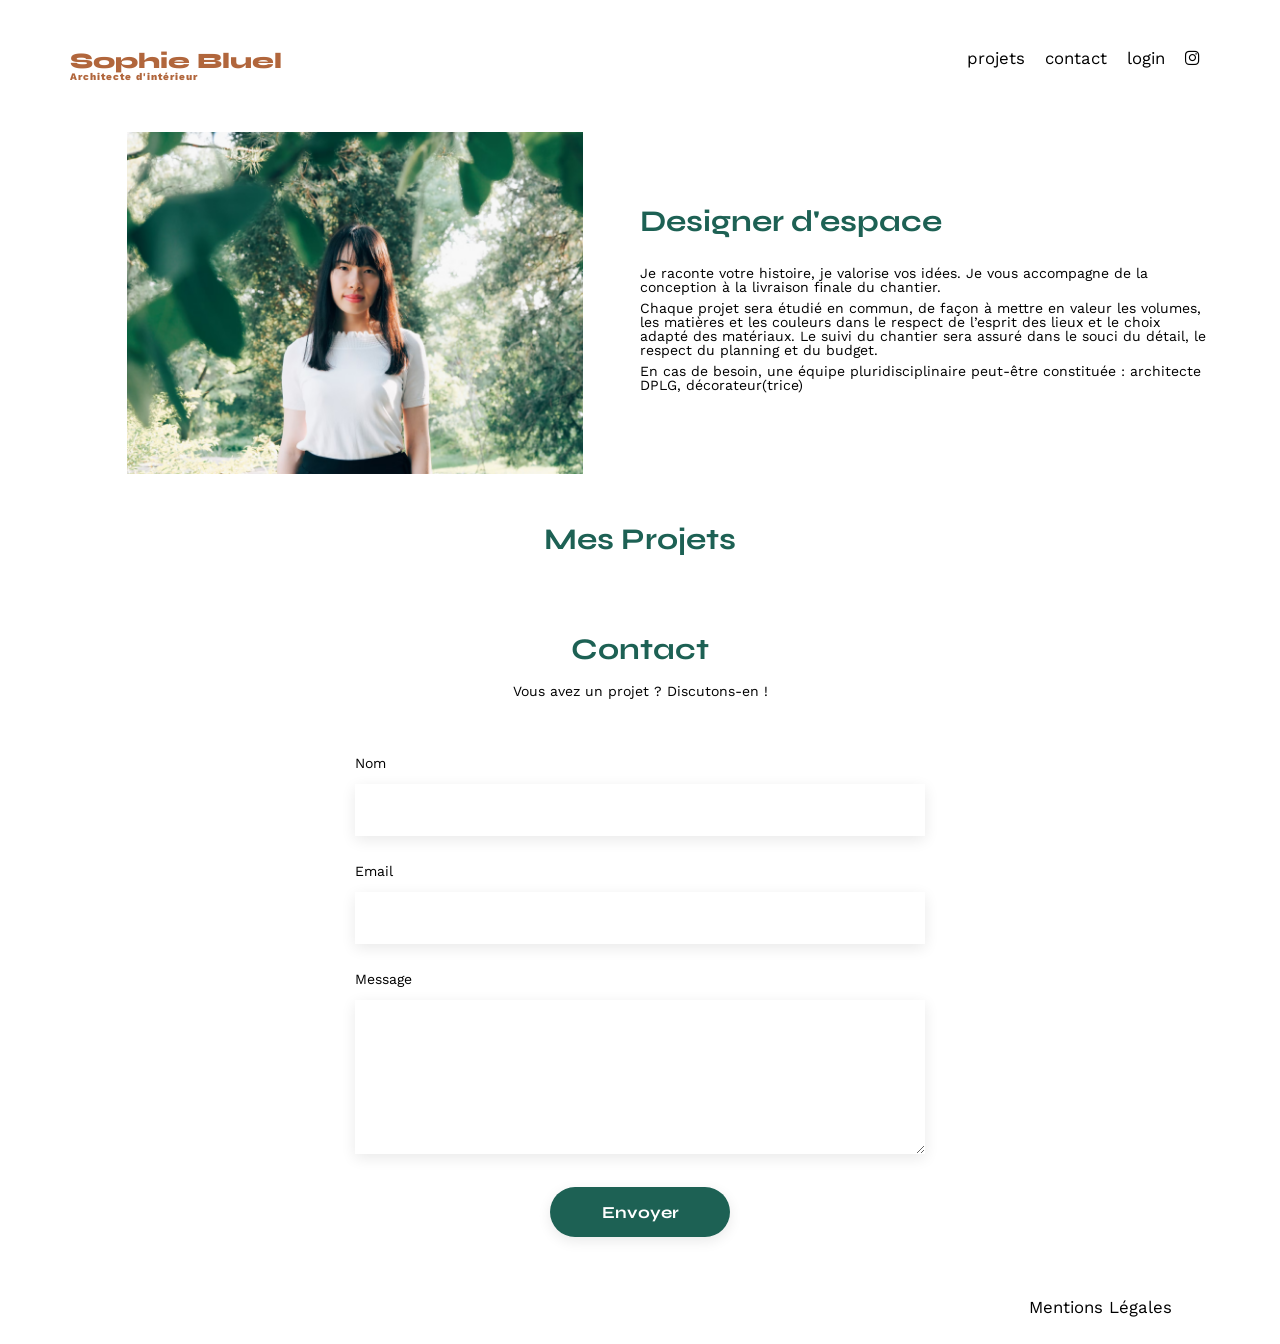
==== FrontEnd/index.html @ f1ef1e09 "start of projet 3, login part" ====
<!DOCTYPE html>
<html lang="fr">
<head>
	<meta charset="UTF-8">
	<title>Sophie Bluel - Architecte d'intérieur</title>
	<meta name="viewport" content="width=device-width, initial-scale=1.0">
	<link rel="preconnect" href="https://fonts.googleapis.com">
	<link rel="preconnect" href="https://fonts.gstatic.com" crossorigin>
	<link href="https://fonts.googleapis.com/css2?family=Syne:wght@700;800&family=Work+Sans&display=swap" rel="stylesheet">
	<meta name="description" content="">
	<link rel="stylesheet" href="./assets/style.css">
	<link rel="stylesheet" href="https://cdnjs.cloudflare.com/ajax/libs/font-awesome/6.5.0/css/all.min.css">
</head>
<body>
	<div id="editor-mode">
		<i class="fa-regular fa-pen-to-square" style="color: #ffffff;"></i>
		Mode édition
	</div>
	 <div class="body-container"> <!-- i changed this so that i dont need to use viewport width vw, not expert with this    -->
		<header>
			<h1>Sophie Bluel <span>Architecte d'intérieur</span></h1>
			<nav>
				<ul>
					<li>projets</li>
					<li>contact</li>
					<li id="login"><a href="./login.html">login</a></li>
					<li><i class="fa-brands fa-instagram" style="color: #000000;"></i></li>
				</ul>
			</nav>
		</header>
		<main>
			<section id="introduction">
				<figure>
					<img src="./assets/images/sophie-bluel.png" alt="">
				</figure>
				<article>
					<h2>Designer d'espace</h2>
					<p>Je raconte votre histoire, je valorise vos idées. Je vous accompagne de la conception à la livraison finale du chantier.</p>
					<p>Chaque projet sera étudié en commun, de façon à mettre en valeur les volumes, les matières et les couleurs dans le respect de l’esprit des lieux et le choix adapté des matériaux. Le suivi du chantier sera assuré dans le souci du détail, le respect du planning et du budget.</p>
					<p>En cas de besoin, une équipe pluridisciplinaire peut-être constituée : architecte DPLG, décorateur(trice)</p>
				</article>
			</section>
			<section id="portfolio">
				<h2>Mes Projets</h2>
				<div class="filters">

				</div>
				<div class="gallery">
					<!-- <figure>
						<img src="assets/images/abajour-tahina.png" alt="Abajour Tahina">
						<figcaption>Abajour Tahina</figcaption>
					</figure>
					<figure>
						<img src="assets/images/appartement-paris-v.png" alt="Appartement Paris V">
						<figcaption>Appartement Paris V</figcaption>
					</figure>
					<figure>
						<img src="assets/images/restaurant-sushisen-londres.png" alt="Restaurant Sushisen - Londres">
						<figcaption>Restaurant Sushisen - Londres</figcaption>
					</figure>
					<figure>
						<img src="assets/images/la-balisiere.png" alt="Villa “La Balisiere” - Port Louis">
						<figcaption>Villa “La Balisiere” - Port Louis</figcaption>
					</figure>
					<figure>
						<img src="assets/images/structures-thermopolis.png" alt="Structures Thermopolis">
						<figcaption>Structures Thermopolis</figcaption>
					</figure>
					<figure>
						<img src="assets/images/appartement-paris-x.png" alt="Appartement Paris X">
						<figcaption>Appartement Paris X</figcaption>
					</figure>
					<figure>
						<img src="assets/images/le-coteau-cassis.png" alt="Pavillon “Le coteau” - Cassis">
						<figcaption>Pavillon “Le coteau” - Cassis</figcaption>
					</figure>
					<figure>
						<img src="assets/images/villa-ferneze.png" alt="Villa Ferneze - Isola d’Elba">
						<figcaption>Villa Ferneze - Isola d’Elba</figcaption>
					</figure>
					<figure>
						<img src="assets/images/appartement-paris-xviii.png" alt="Appartement Paris XVIII">
						<figcaption>Appartement Paris XVIII</figcaption>
					</figure>
					<figure>
						<img src="assets/images/bar-lullaby-paris.png" alt="Bar “Lullaby” - Paris">
						<figcaption>Bar “Lullaby” - Paris</figcaption>
					</figure>
					<figure>
						<img src="assets/images/hotel-first-arte-new-delhi.png" alt="Hotel First Arte - New Delhi">
						<figcaption>Hotel First Arte - New Delhi</figcaption>
					</figure> -->
				</div>
			</section>
			<section id="contact">
				<h2>Contact</h2>
				<p>Vous avez un projet ? Discutons-en !</p>
				<form action="#" method="post">
					<label for="name">Nom</label>
					<input type="text" name="name" id="name">
					<label for="email">Email</label>
					<input type="email" name="email" id="email">
					<label for="message">Message</label>
					<textarea name="message" id="message" cols="30" rows="10"></textarea>
					<input type="submit" value="Envoyer">
				</form>
			</section>
		</main>

		<footer>
			<nav>
				<ul>
					<li>Mentions Légales</li>
				</ul>
			</nav>
		</footer>
	</div>
</body>
<script src="./main.js"></script>
</html>
---- FrontEnd/assets/style.css ----
/* http://meyerweb.com/eric/tools/css/reset/
   v2.0 | 20110126
   License: none (public domain)
*/

html, body, div, span, applet, object, iframe,
h1, h2, h3, h4, h5, h6, p, blockquote, pre,
a, abbr, acronym, address, big, cite, code,
del, dfn, em, img, ins, kbd, q, s, samp,
small, strike, strong, sub, sup, tt, var,
b, u, i, center,
dl, dt, dd, ol, ul, li,
fieldset, form, label, legend,
table, caption, tbody, tfoot, thead, tr, th, td,
article, aside, canvas, details, embed,
figure, figcaption, footer, header, hgroup,
menu, nav, output, ruby, section, summary,
time, mark, audio, video {
	margin: 0;
	padding: 0;
	border: 0;
	font-size: 100%;
	font: inherit;
	vertical-align: baseline;
}
/* HTML5 display-role reset for older browsers */
article, aside, details, figcaption, figure,
footer, header, hgroup, menu, nav, section {
	display: block;
}
body {
	line-height: 1;
}
ol, ul {
	list-style: none;
}
blockquote, q {
	quotes: none;
}
blockquote:before, blockquote:after,
q:before, q:after {
	content: '';
	content: none;
}
table {
	border-collapse: collapse;
	border-spacing: 0;
}
/** end reset css**/
.body-container { /* i changed the body rules to this container sothat the editor mode can have the width max*/
	max-width: 1140px;
	margin:auto;
	font-family: 'Work Sans' ;
	font-size: 14px;
}
header {
	display: flex;
	justify-content: space-between;
	margin: 50px 0
}
section {
	margin: 50px 0
}

h1{
	display: flex;
	flex-direction: column;
	font-family: 'Syne';
	font-size: 22px;
	font-weight: 800;
	color: #B1663C
}

h1 > span {
	font-family: 'Work Sans';
	font-size:10px;
	letter-spacing: 0.1em;
;
}

h2{
	font-family: 'Syne';
	font-weight: 700;
	font-size: 30px;
	color: #1D6154
}
nav ul {
	display: flex;
	align-items: center;
}
nav li {
	padding: 0 10px;
	font-size: 1.2em;
	text-decoration: none;
}

li:hover {
	color: #B1663C;
}
#introduction {
	display: flex;
	align-items: center;
}
#introduction figure {
	flex: 1
}
#introduction img {
	display: block;
	margin: auto;
	width: 80%;
}

#introduction article {
	flex: 1
}
#introduction h2 {
	margin-bottom: 1em;
}

#introduction p {
	margin-bottom: 0.5em;
}
#portfolio h2 {
	text-align: center;
	margin-bottom: 1em;
}
.gallery {
	width: 100%;
	display: grid;
	grid-template-columns: 1fr 1fr 1fr;
	grid-column-gap: 20px;
	grid-row-gap: 20px;
}

.gallery img {
	width: 100%;

}
#contact {
	width: 50%;
margin: auto;
}
#contact > * {
	text-align: center;

}
#contact h2{
	margin-bottom: 20px;
}
#contact form {
	text-align: left;
	margin-top:30px;
	display: flex;
	flex-direction: column;
}

#contact input {
	height: 50px;
	font-size: 1.2em;
	border: none;
	box-shadow: 0px 4px 14px rgba(0, 0, 0, 0.09);
}
#contact label {
	margin: 2em 0 1em 0;
}
#contact textarea {
	border: none;
	box-shadow: 0px 4px 14px rgba(0, 0, 0, 0.09);
}

input[type="submit"]{
	font-family: 'Syne';
	font-weight: 700;
	color: white;
	background-color: #1D6154;
	margin : 2em auto ;
	width: 180px;
	text-align: center;
	border-radius: 60px ;
}

footer nav ul {
	display: flex;
	justify-content: flex-end;
	margin: 2em
}
/* i took the part of the contact form css bc it might be the same or almost the same as i need to do the login part8*/
#login-container {
	width: 50%;
margin: auto;
}
#login-container > * {
	text-align: center;

}
#login-container h2{
	margin-bottom: 20px;
}
#login-container form {
	text-align: left;
	margin-top:30px;
	display: flex;
	flex-direction: column;
}

#login-container input {
	height: 50px;
	font-size: 1.2em;
	border: none;
	box-shadow: 0px 4px 14px rgba(0, 0, 0, 0.09);
}
#login-container label {
	margin: 2em 0 1em 0;
}
#login-container textarea {
	border: none;
	box-shadow: 0px 4px 14px rgba(0, 0, 0, 0.09);
}
#login-container a {
    text-decoration: underline;
	color: #3D3D3D;
	text-align: center;


}
#editor-mode {
	display: none;
	justify-content: center;
	align-items: center;
	background-color: black;
	color: white;
	width: 100%;
	height: 59px;
	gap: 5px;

}
li#login-loginhtml{
	font-weight: 600;
}
.login-header {
    padding: 0 150px;
}

nav li a {
	text-decoration: none;
	color: black;

}
nav li a:hover {
	color: #B1663C;
}
nav li{
	font-family: work Sans;
}
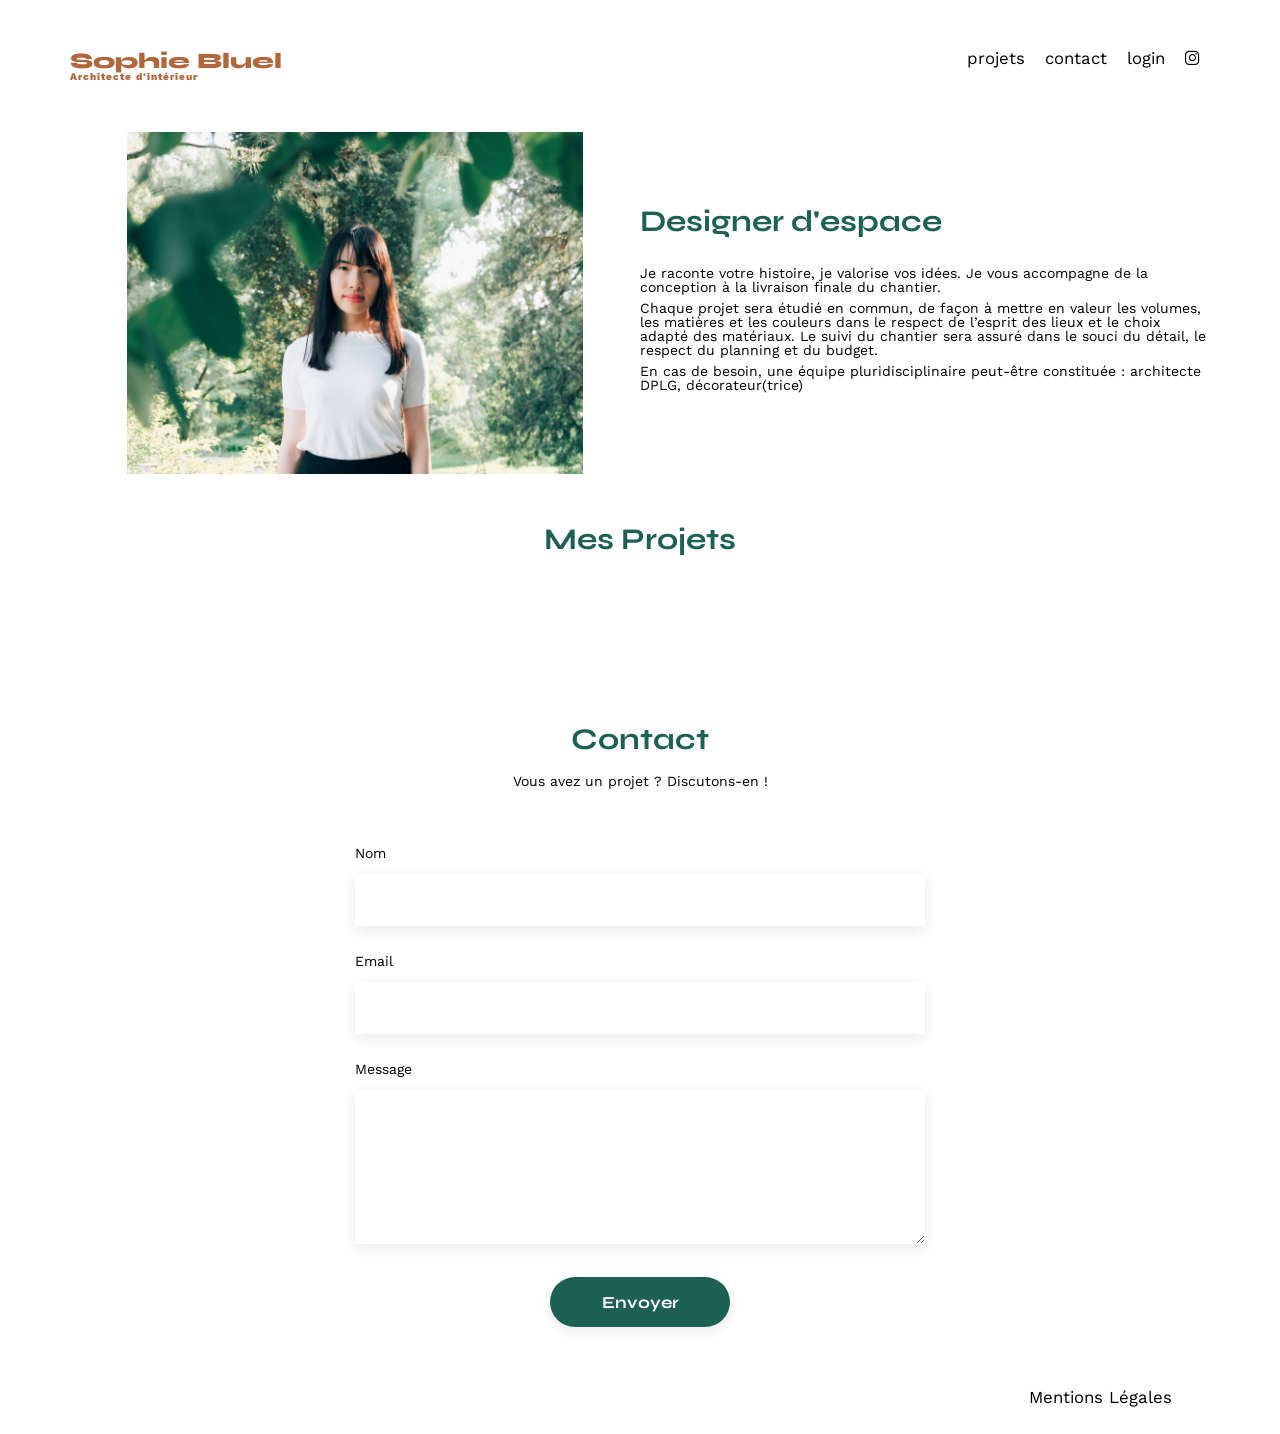
==== commit e05ef4c6: "organize JavaScript into functions and add modal structure with styling" ====
--- a/FrontEnd/index.html
+++ b/FrontEnd/index.html
@@ -41,55 +41,18 @@
 				</article>
 			</section>
 			<section id="portfolio">
-				<h2>Mes Projets</h2>
+				<div class="projet-header">
+					<h2>Mes Projets</h2>
+					<button class="editor-button">
+						<i class="fa-regular fa-pen-to-square"></i>
+						<span> modifier</span>
+					</button>
+				</div>
 				<div class="filters">
 
 				</div>
 				<div class="gallery">
-					<!-- <figure>
-						<img src="assets/images/abajour-tahina.png" alt="Abajour Tahina">
-						<figcaption>Abajour Tahina</figcaption>
-					</figure>
-					<figure>
-						<img src="assets/images/appartement-paris-v.png" alt="Appartement Paris V">
-						<figcaption>Appartement Paris V</figcaption>
-					</figure>
-					<figure>
-						<img src="assets/images/restaurant-sushisen-londres.png" alt="Restaurant Sushisen - Londres">
-						<figcaption>Restaurant Sushisen - Londres</figcaption>
-					</figure>
-					<figure>
-						<img src="assets/images/la-balisiere.png" alt="Villa “La Balisiere” - Port Louis">
-						<figcaption>Villa “La Balisiere” - Port Louis</figcaption>
-					</figure>
-					<figure>
-						<img src="assets/images/structures-thermopolis.png" alt="Structures Thermopolis">
-						<figcaption>Structures Thermopolis</figcaption>
-					</figure>
-					<figure>
-						<img src="assets/images/appartement-paris-x.png" alt="Appartement Paris X">
-						<figcaption>Appartement Paris X</figcaption>
-					</figure>
-					<figure>
-						<img src="assets/images/le-coteau-cassis.png" alt="Pavillon “Le coteau” - Cassis">
-						<figcaption>Pavillon “Le coteau” - Cassis</figcaption>
-					</figure>
-					<figure>
-						<img src="assets/images/villa-ferneze.png" alt="Villa Ferneze - Isola d’Elba">
-						<figcaption>Villa Ferneze - Isola d’Elba</figcaption>
-					</figure>
-					<figure>
-						<img src="assets/images/appartement-paris-xviii.png" alt="Appartement Paris XVIII">
-						<figcaption>Appartement Paris XVIII</figcaption>
-					</figure>
-					<figure>
-						<img src="assets/images/bar-lullaby-paris.png" alt="Bar “Lullaby” - Paris">
-						<figcaption>Bar “Lullaby” - Paris</figcaption>
-					</figure>
-					<figure>
-						<img src="assets/images/hotel-first-arte-new-delhi.png" alt="Hotel First Arte - New Delhi">
-						<figcaption>Hotel First Arte - New Delhi</figcaption>
-					</figure> -->
+					
 				</div>
 			</section>
 			<section id="contact">
--- a/FrontEnd/assets/style.css
+++ b/FrontEnd/assets/style.css
@@ -122,7 +122,6 @@
 }
 #portfolio h2 {
 	text-align: center;
-	margin-bottom: 1em;
 }
 .gallery {
 	width: 100%;
@@ -234,13 +233,54 @@
 	gap: 5px;
 
 }
-li#login-loginhtml{
-	font-weight: 600;
+.editor-button {
+	display: none;
+	color: black;
+	gap: 5px;
+	align-items: center;
+	justify-content: center;
+	background: none;
+    border: none;
+    cursor: pointer;
+}
+.projet-header {
+    display: flex;
+    align-items: center;
+    gap: 25px;
+	justify-content: center;
+	margin-bottom: 90px;
 }
 .login-header {
     padding: 0 150px;
 }
-
+.filters button:hover{
+	background-color: #1D6154;
+	color: white;
+}
+.filters {
+    display: flex;
+    gap: 15px;
+    justify-content: center;
+    margin-bottom: 30px;
+
+}
+
+.filters button {
+    padding: 10px 30px;
+    border-radius: 25px;
+    border: 1px solid #1D6154;
+    color: #1D6154;
+    background: none;
+    cursor: pointer;
+	font-size: 16px;
+	font-weight: 700;
+	font-family: Syne;
+}
+
+.filters button.active {
+    background-color: #1D6154;
+    color: white;
+}
 nav li a {
 	text-decoration: none;
 	color: black;
@@ -252,3 +292,177 @@
 nav li{
 	font-family: work Sans;
 }
+.hidden {
+	display: none;
+}
+
+.hidden {
+	display: none !important;
+}
+
+
+.modal-overlay {
+	position: fixed;
+	inset: 0; 
+	background-color: #0000004D;
+	display: flex;
+	justify-content: center;
+	align-items: center;
+	z-index: 1000;
+}
+
+
+.modal {
+	position: relative;
+	background-color: #FFFFFF;
+	width: 630px;
+	min-height: 670px;
+	border-radius: 10px;
+	padding: 30px 60px;
+	box-sizing: border-box;
+}
+
+
+.modal-header {
+	position: relative;
+	display: flex;
+	justify-content: center;
+	align-items: center;
+	margin-bottom: 35px;
+}
+
+.modal-title {
+	font-family: "Work Sans", sans-serif;
+	font-size: 26px;
+	font-weight: 400;
+	margin: 0;
+}
+
+
+.modal-close,
+.modal-back {
+	position: absolute;
+	top: 0;
+	background: none;
+	border: none;
+	font-size: 24px;
+	cursor: pointer;
+	padding: 0;
+}
+
+.modal-close {
+	right: 0;
+}
+
+.modal-back {
+	left: 0;
+}
+
+
+
+.gallery-grid {
+	display: grid;
+	grid-template-columns: repeat(5, 1fr);
+	gap: 10px;
+	margin-bottom: 40px;
+}
+
+.btn-add-photo {
+	display: block;
+	width: 237px;
+	height: 36px;
+	margin: 0 auto;
+	border: none;
+	border-radius: 60px;
+	background-color: #1D6154;
+	color: white;
+	font-family: "Syne", sans-serif;
+	font-size: 14px;
+	cursor: pointer;
+}
+
+
+.modal-form form {
+	display: flex;
+	flex-direction: column;
+	gap: 12px;
+}
+
+
+.upload-zone {
+	height: 169px;
+	background-color: #E8F1F6;
+	border-radius: 3px;
+	display: flex;
+	flex-direction: column;
+	justify-content: center;
+	align-items: center;
+	margin-bottom: 20px;
+}
+
+.upload-zone input[type="file"] {
+	display: none;
+}
+
+.upload-zone label {
+	background-color: #B9C5CC; 
+	color: #306685;
+	padding: 10px 25px;
+	border-radius: 50px;
+	cursor: pointer;
+	font-size: 14px;
+	font-weight: 500;
+	margin: 10px 0 7px;
+}
+
+.upload-zone p {
+	font-size: 10px;
+	color: #444444;
+	margin: 0;
+}
+
+
+.modal-form label {
+	font-size: 14px;
+	font-weight: 500;
+	color: #3D3D3D;
+}
+
+.modal-form input,
+.modal-form select {
+	height: 51px;
+	border: none;
+	box-shadow: 0 4px 14px #00000017;
+	padding: 0 16px;
+	font-size: 14px;
+	box-sizing: border-box;
+}
+
+
+.modal-form form::after {
+	content: "";
+	display: block;
+	height: 1px;
+	background-color: #B3B3B3;
+	margin: 35px 0 0;
+}
+
+
+.btn-submit {
+	width: 237px;
+	height: 36px;
+	margin: 32px auto 0;
+	border: none;
+	border-radius: 60px;
+	font-family: "Syne", sans-serif;
+	font-size: 14px;
+	cursor: pointer;
+	background-color: #1D6154;
+	color: white;
+}
+
+
+.btn-submit:disabled {
+	background-color: #A7A7A7;
+	cursor: default;
+}
